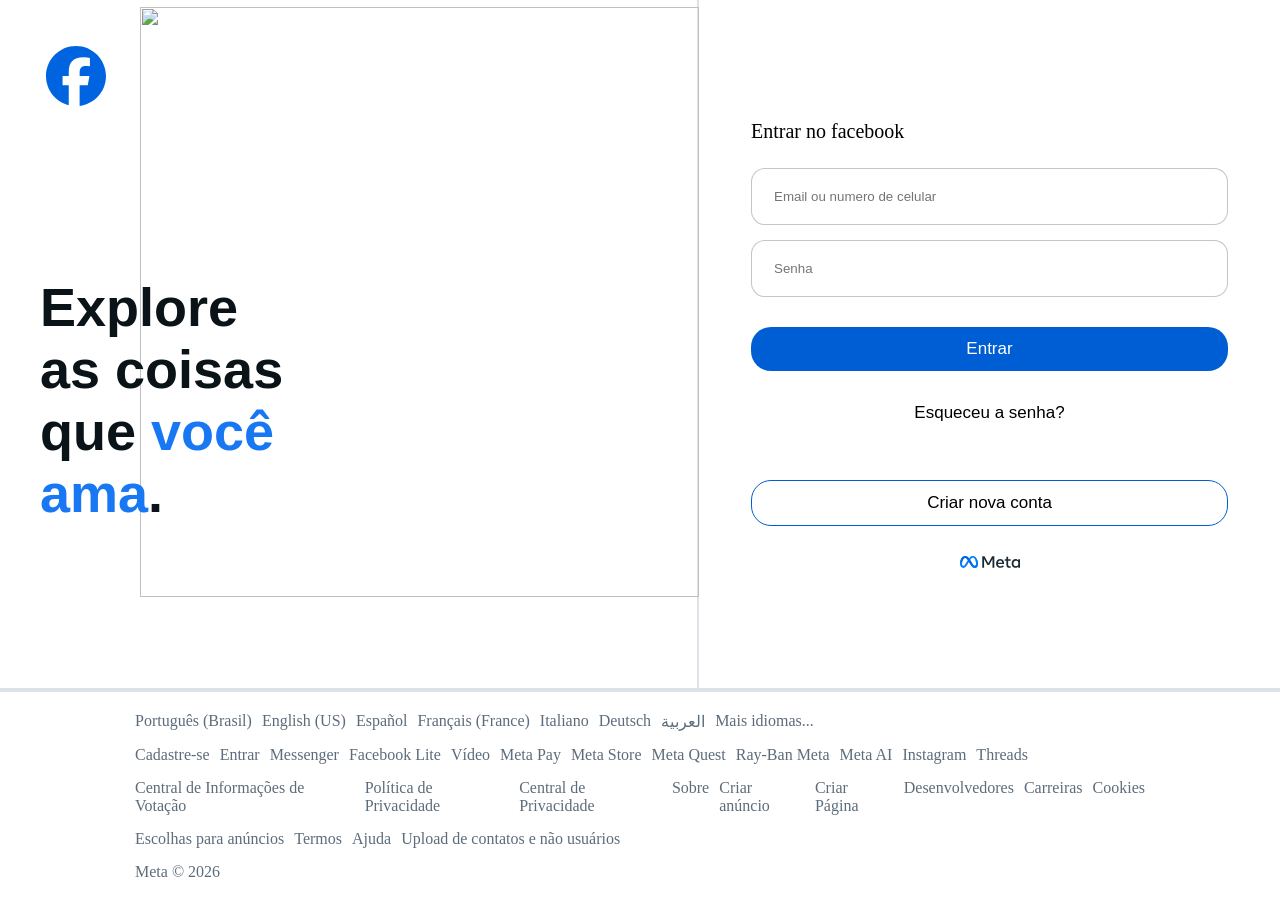
==== HTML & CSS/Facebook/index.html @ 23eda2d8 "Add files via upload" ====
<!DOCTYPE html>
<html lang="pt-br">

<head>
    <meta charset="UTF-8">
    <meta name="viewport" content="width=device-width, initial-scale=1.0">
    <link rel="stylesheet" href="facebook.css">
    <title>Facebook</title>
    <link data-default-icon="https://static.xx.fbcdn.net/rsrc.php/y1/r/ay1hV6OlegS.ico"
        data-badged-icon="https://static.xx.fbcdn.net/rsrc.php/yD/r/UJj0tgk-RrT.ico" rel="shortcut icon"
        href="https://static.xx.fbcdn.net/rsrc.php/y1/r/ay1hV6OlegS.ico">

</head>

<body>
    <main>
        <div class="apres">
            <div class="img">
                <img src="https://static.xx.fbcdn.net/rsrc.php/yb/r/HpEiFYDux5j.webp" alt="">
            </div>
            <div class="left">
                <div class="icone">
                    <svg class="icone" viewBox="0 0 24 24" fill="#0064E0" width="72px" height="72px"
                        class="x1lliihq x2lah0s x1k90msu x2h7rmj x1qfuztq x1fey0fg xy75621 xni59qk">
                        <path
                            d="M22 12.037C22 6.494 17.523 2 12 2S2 6.494 2 12.037c0 4.707 3.229 8.656 7.584 9.741v-6.674H7.522v-3.067h2.062v-1.322c0-3.416 1.54-5 4.882-5 .634 0 1.727.125 2.174.25v2.78a12.807 12.807 0 0 0-1.155-.037c-1.64 0-2.273.623-2.273 2.244v1.085h3.266l-.56 3.067h-2.706V22C18.164 21.4 22 17.168 22 12.037z">
                        </path>
                    </svg>
                </div>

                <div class="txt">
                    <h1 class="txt1">Explore as coisas que <span>você ama</span>.</h1>
                </div>

            </div>
        </div>

        <div class="form">
            <div class="titulo">
                <h2>Entrar no facebook</h2>
            </div>

            <div class="dados">
                <div class="email">
                    <input type="email" placeholder="Email ou numero de celular">
                </div>
                <div class="senha">
                    <input type="password" placeholder="Senha">
                </div>
            </div>

            <div class="botoes">
                <div class="entrar">
                    <input type="button" value="Entrar"></input>
                </div>
                <div class="esqueceusenha">
                    <input type="button" value="Esqueceu a senha?"> </input>
                </div>
                <div class="criarconta">
                    <input type="button" value="Criar nova conta"></input>
                </div>
            </div>
            <div class="icone_meta">
                <svg aria-label="Logotipo da Meta" width="60px" height="12px" class="x1kpxq89 x1247r65" role="img" viewBox="0 0 500 100">
                    <defs>
                        <linearGradient gradientUnits="userSpaceOnUse" id="_R_kmkqsqppb6amH1_" x1="124.38" x2="160.839"
                            y1="99" y2="59.326">
                            <stop offset=".427" stop-color="#0278F1"></stop>
                            <stop offset=".917" stop-color="#0180FA"></stop>
                        </linearGradient>
                        <linearGradient gradientUnits="userSpaceOnUse" id="_R_kmkqsqppb6amH2_" x1="42" x2="-1.666"
                            y1="4.936" y2="61.707">
                            <stop offset=".427" stop-color="#0165E0"></stop>
                            <stop offset=".917" stop-color="#0180FA"></stop>
                        </linearGradient>
                        <linearGradient gradientUnits="userSpaceOnUse" id="_R_kmkqsqppb6amH3_" x1="27.677" x2="132.943"
                            y1="28.71" y2="71.118">
                            <stop stop-color="#0064E0"></stop>
                            <stop offset=".656" stop-color="#0066E2"></stop>
                            <stop offset="1" stop-color="#0278F1"></stop>
                        </linearGradient>
                    </defs>
                    <path class="xt3erj5"
                        d="M185.508 3.01h18.704l31.803 57.313L267.818 3.01h18.297v94.175h-15.264v-72.18l-27.88 49.977h-14.319l-27.88-49.978v72.18h-15.264V3.01ZM336.281 98.87c-7.066 0-13.286-1.565-18.638-4.674-5.352-3.12-9.527-7.434-12.528-12.952-2.989-5.517-4.483-11.835-4.483-18.973 0-7.214 1.461-13.608 4.385-19.17 2.923-5.561 6.989-9.908 12.187-13.05 5.198-3.13 11.176-4.707 17.923-4.707 6.715 0 12.484 1.587 17.319 4.74 4.847 3.164 8.572 7.598 11.177 13.291 2.615 5.693 3.923 12.371 3.923 20.046v4.171h-51.793c.945 5.737 3.275 10.258 6.989 13.554 3.715 3.295 8.407 4.937 14.078 4.937 4.549 0 8.461-.667 11.747-2.014 3.286-1.347 6.374-3.383 9.253-6.12l8.099 9.886c-8.055 7.357-17.934 11.036-29.638 11.036Zm11.143-55.867c-3.198-3.252-7.385-4.872-12.56-4.872-5.045 0-9.264 1.653-12.66 4.97-3.407 3.318-5.55 7.784-6.451 13.39h37.133c-.451-5.737-2.275-10.237-5.462-13.488ZM386.513 39.467h-14.044V27.03h14.044V6.447h14.715V27.03h21.341v12.437h-21.341v31.552c0 5.244.901 8.988 2.703 11.233 1.803 2.244 4.88 3.36 9.253 3.36 1.935 0 3.572-.076 4.924-.23a97.992 97.992 0 0 0 4.461-.645v12.316c-1.67.493-3.549.898-5.637 1.205-2.099.317-4.286.47-6.583.47-15.89 0-23.836-8.649-23.836-25.957V39.467ZM500 97.185h-14.44v-9.82c-2.571 3.678-5.835 6.513-9.791 8.506-3.968 1.993-8.462 3-13.506 3-6.209 0-11.715-1.588-16.506-4.752-4.803-3.153-8.572-7.51-11.308-13.039-2.748-5.54-4.121-11.879-4.121-19.006 0-7.17 1.395-13.52 4.187-19.038 2.791-5.518 6.648-9.843 11.571-12.985 4.935-3.13 10.594-4.707 16.99-4.707 4.813 0 9.132.93 12.956 2.791a25.708 25.708 0 0 1 9.528 7.905v-9.01H500v70.155Zm-14.715-45.61c-1.571-3.985-4.066-7.138-7.461-9.448-3.396-2.31-7.33-3.46-11.781-3.46-6.308 0-11.319 2.102-15.055 6.317-3.737 4.215-5.605 9.92-5.605 17.09 0 7.215 1.802 12.94 5.396 17.156 3.604 4.215 8.484 6.317 14.66 6.317 4.538 0 8.593-1.16 12.154-3.492 3.549-2.332 6.121-5.475 7.692-9.427V51.575Z"
                        fill="#1C2B33"></path>
                    <path class="xt3erj5"
                        d="M107.666 0C95.358 0 86.865 4.504 75.195 19.935 64.14 5.361 55.152 0 42.97 0 18.573 0 0 29.768 0 65.408 0 86.847 12.107 99 28.441 99c15.742 0 25.269-13.2 33.445-27.788l9.663-16.66a643.785 643.785 0 0 1 2.853-4.869 746.668 746.668 0 0 1 3.202 5.416l9.663 16.454C99.672 92.72 108.126 99 122.45 99c16.448 0 27.617-13.723 27.617-33.25 0-37.552-19.168-65.75-42.4-65.75ZM57.774 46.496l-9.8 16.25c-9.595 15.976-13.639 19.526-19.67 19.526-6.373 0-11.376-5.325-11.376-17.547 0-24.51 12.062-47.451 26.042-47.451 7.273 0 12.678 3.61 22.062 17.486a547.48 547.48 0 0 0-7.258 11.736Zm64.308 35.776c-6.648 0-11.034-4.233-20.012-19.39l-9.663-16.386c-2.79-4.737-5.402-9.04-7.88-12.945 9.73-14.24 15.591-17.984 23.002-17.984 14.118 0 26.204 20.96 26.204 49.158 0 11.403-4.729 17.547-11.651 17.547Z"
                        fill="#0180FA"></path>
                    <path
                        d="M145.631 36h-16.759c3.045 7.956 4.861 17.797 4.861 28.725 0 11.403-4.729 17.547-11.651 17.547H122v16.726l.449.002c16.448 0 27.617-13.723 27.617-33.25 0-10.85-1.6-20.917-4.435-29.75Z"
                        fill="url(#_R_kmkqsqppb6amH1_)"></path>
                    <path d="M42 .016C18.63.776.832 28.908.028 63h16.92C17.483 39.716 28.762 18.315 42 17.31V.017Z"
                        fill="url(#_R_kmkqsqppb6amH2_)"></path>
                    <path
                        d="m75.195 19.935.007-.009c2.447 3.223 5.264 7.229 9.33 13.62l-.005.005c2.478 3.906 5.09 8.208 7.88 12.945l9.663 16.386c8.978 15.157 13.364 19.39 20.012 19.39.31 0 .617-.012.918-.037v16.76c-.183.003-.367.005-.551.005-14.323 0-22.777-6.281-35.182-27.447L77.604 55.1l-.625-1.065L77 54c-2.386-4.175-7.606-12.685-11.973-19.232l.005-.008-.62-.91C63.153 31.983 61.985 30.313 61 29l-.066.024c-7.006-9.172-11.818-11.75-17.964-11.75-.324 0-.648.012-.97.037V.016c.322-.01.646-.016.97-.016 12.182 0 21.17 5.36 32.225 19.935Z"
                        fill="url(#_R_kmkqsqppb6amH3_)"></path>
                </svg>
            </div>
        </div>
    </main>
    <footer>
        <div class="ft">
            <p>Português (Brasil)</p>
            <p>English (US)</p>
            <p>Español</p>
            <p>Français (France)</p>
            <p>Italiano</p>
            <p>Deutsch</p>
            <p>العربية</p>
            <p>Mais idiomas...</p>
        </div>

        <div class="ft">
            <p>Cadastre-se</p>
            <p>Entrar</p>
            <p>Messenger</p>
            <p>Facebook Lite</p>
            <p>Vídeo</p>
            <p>Meta Pay</p>
            <p>Meta Store</p>
            <p>Meta Quest</p>
            <p>Ray-Ban Meta</p>
            <p>Meta AI</p>
            <p>Instagram</p>
            <p>Threads</p>
        </div>
        
        <div class="ft">
            <p>Central de Informações de Votação</p>
            <p>Política de Privacidade</p>
            <p>Central de Privacidade</p>
            <p>Sobre</p>
            <p>Criar anúncio</p>
            <p>Criar Página</p>
            <p>Desenvolvedores</p>
            <p>Carreiras</p>
            <p>Cookies</p>
        </div>

        <div class="ft">
            <p>Escolhas para anúncios</p>
            <p>Termos</p>
            <p>Ajuda</p>
            <p>Upload de contatos e não usuários</p>
            
        </div>

        <div class="ft">
            <p>Meta © 2026</p>
        </div>
    </footer>
</body>

</html>
---- HTML & CSS/Facebook/facebook.css ----
*{
    margin: 0;
    padding: 0;
    box-sizing: border-box;
}

main{
    display: flex;
    flex-direction: row;
    border-bottom: 2px solid #DDE2E8;
}
div.apres{
    display: flex;
    width: 699px;
    height: 690px;
    border-right: 2px solid #DDE2E8;
    border-bottom: 2px solid #DDE2E8;
    position: relative;
}
div.img img{
    margin-top: 7px;
    width: 559px;
    height: 590px;
    margin-left: 140px;
}
div.left{
    position: absolute;
    top: 0;
    left: 0;
    width: 330px;
    height: 510px;
    padding: 40px 0px 40px 40px;
}
div.left .icone{
    margin-bottom: 80px;
}
div.txt{
    width: 270px;
    height: 242px;
}
div.txt .txt1{
    font-family: Arial, Helvetica, sans-serif;
    font-size: 54px;
    color: #0A1317;
}
div.txt .txt1 span{
    color: #1877F2;
}
div.form{
    margin: 120px 0px 0px 0px;
    padding:  0px 52px;
    width: 100%;
    height: 570px;
    border-bottom: 2px solid #DDE2E8;
}
div.form .titulo h2{
    font-size: 20px;
    font-weight: 500;
}
div.dados{
    margin: 10px 0px;
}
div.dados .email input{
    width: 100%;
    color: #5D6C8B;
    padding: 20px 22px;
    margin: 15px 0px 0px;
    border-radius: 14px;
    border: 1px solid #5d6c7763;
}
div.dados .senha input{
    width: 100%;
    color: #5D6C8B;
    padding: 20px 22px;
    margin: 15px 0px 0px;
    border-radius: 14px;
    border: 1px solid #5d6c7763;
}
div.botoes .entrar input{
    width: 100%;
    background-color: #005ED4;
    color: white;
    font-size: 17px;
    text-align: center;
    padding: 12px 15px;
    border-radius: 20px;
    margin: 20px 0px 0px;
    border: none;
}
div.botoes .esqueceusenha input{
    width: 100%;
    background-color: transparent;
    font-size: 17px;
    text-align: center;
    padding: 12px 15px;
    border-radius: 20px;
    margin: 20px 0px 0px;
    border: none;
}
div.botoes .criarconta input{
    width: 100%;
    background-color: transparent;
    font-size: 17px;
    text-align: center;
    padding: 12px 15px;
    border-radius: 20px;
    margin: 45px 0px 0px;
    border: 1px solid #005ED4;
}
div.icone_meta{
    width: 100%;
    font-size: 17px;
    text-align: center;
    padding: 12px 15px;
    border-radius: 20px;
    margin: 15px 0px 0px;
}
footer{
    height: 100%;
    margin: 15px 100px;
}
.ft{
    display: flex;
    flex-direction: row;
    margin: 5px 30px 0px;
}
.ft p{
    padding: 5px;
    color: #5D6C7B;

}
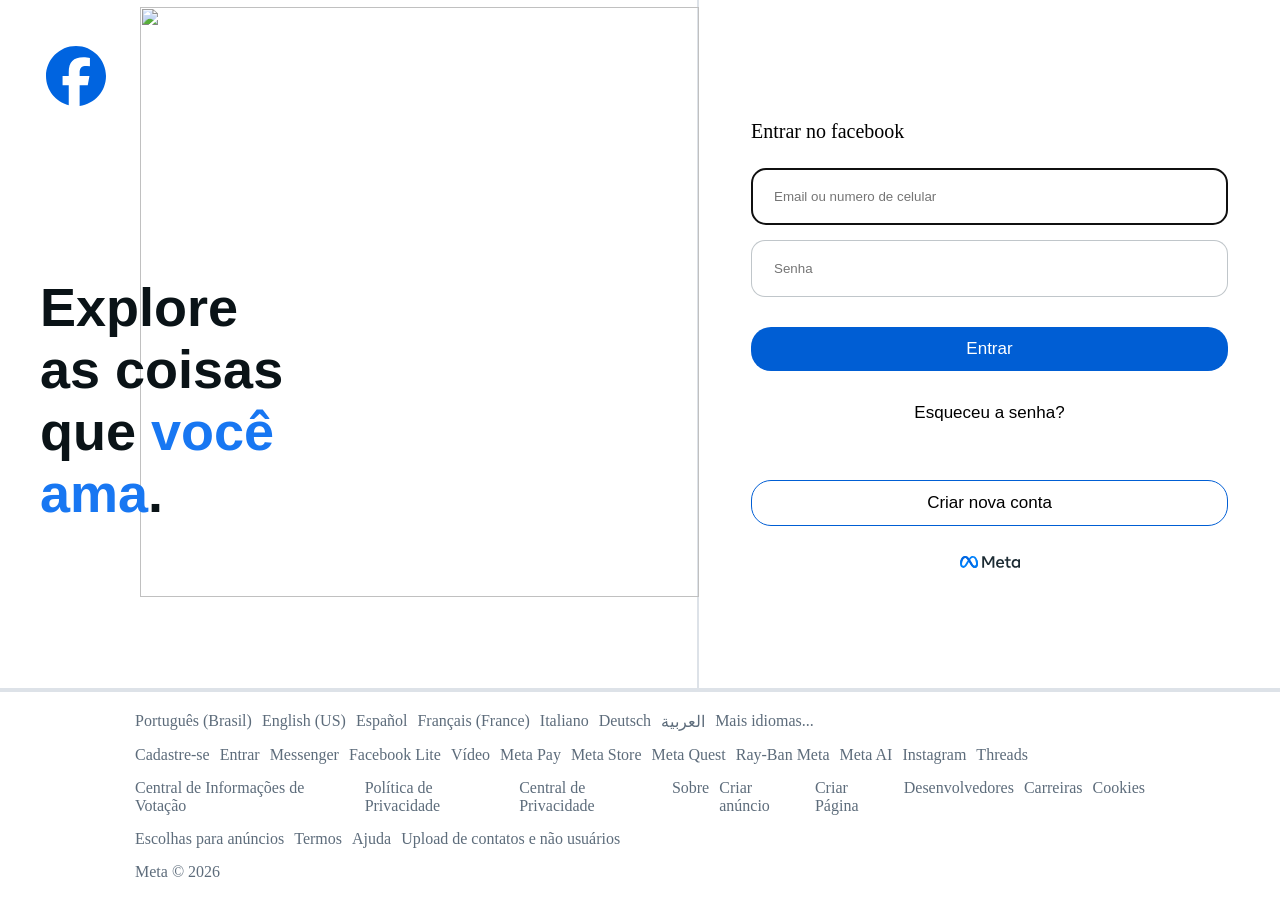
==== commit 46799c98: "Add files via upload" ====
--- a/HTML & CSS/Facebook/index.html
+++ b/HTML & CSS/Facebook/index.html
@@ -42,19 +42,19 @@
 
             <div class="dados">
                 <div class="email">
-                    <input type="email" placeholder="Email ou numero de celular">
+                    <input id="email" type="email" placeholder="Email ou numero de celular">
                 </div>
                 <div class="senha">
-                    <input type="password" placeholder="Senha">
+                    <input id="senha" type="password" placeholder="Senha">
                 </div>
             </div>
 
             <div class="botoes">
                 <div class="entrar">
-                    <input type="button" value="Entrar"></input>
+                    <input onclick="login()" type="button" value="Entrar"></input>
                 </div>
                 <div class="esqueceusenha">
-                    <input type="button" value="Esqueceu a senha?"> </input>
+                    <input onclick="esqueceu()" type="button" value="Esqueceu a senha?"> </input>
                 </div>
                 <div class="criarconta">
                     <input type="button" value="Criar nova conta"></input>
@@ -149,6 +149,8 @@
             <p>Meta © 2026</p>
         </div>
     </footer>
+    <script src="js.js"></script>
+
 </body>
 
 </html>
--- a/HTML & CSS/Facebook/facebook.css
+++ b/HTML & CSS/Facebook/facebook.css
@@ -86,6 +86,13 @@
     border-radius: 20px;
     margin: 20px 0px 0px;
     border: none;
+    cursor: pointer;
+}
+div.botoes .entrar input:hover{
+    background-color: #ffffff;
+    color: #005ed4;
+    border: 1px solid #005ed4;
+    
 }
 div.botoes .esqueceusenha input{
     width: 100%;
@@ -96,6 +103,12 @@
     border-radius: 20px;
     margin: 20px 0px 0px;
     border: none;
+    cursor: pointer;
+    transition: 1s;
+}
+div.botoes .esqueceusenha input:hover{
+    color: #005ED4;
+    transform: scale(1.05);
 }
 div.botoes .criarconta input{
     width: 100%;
